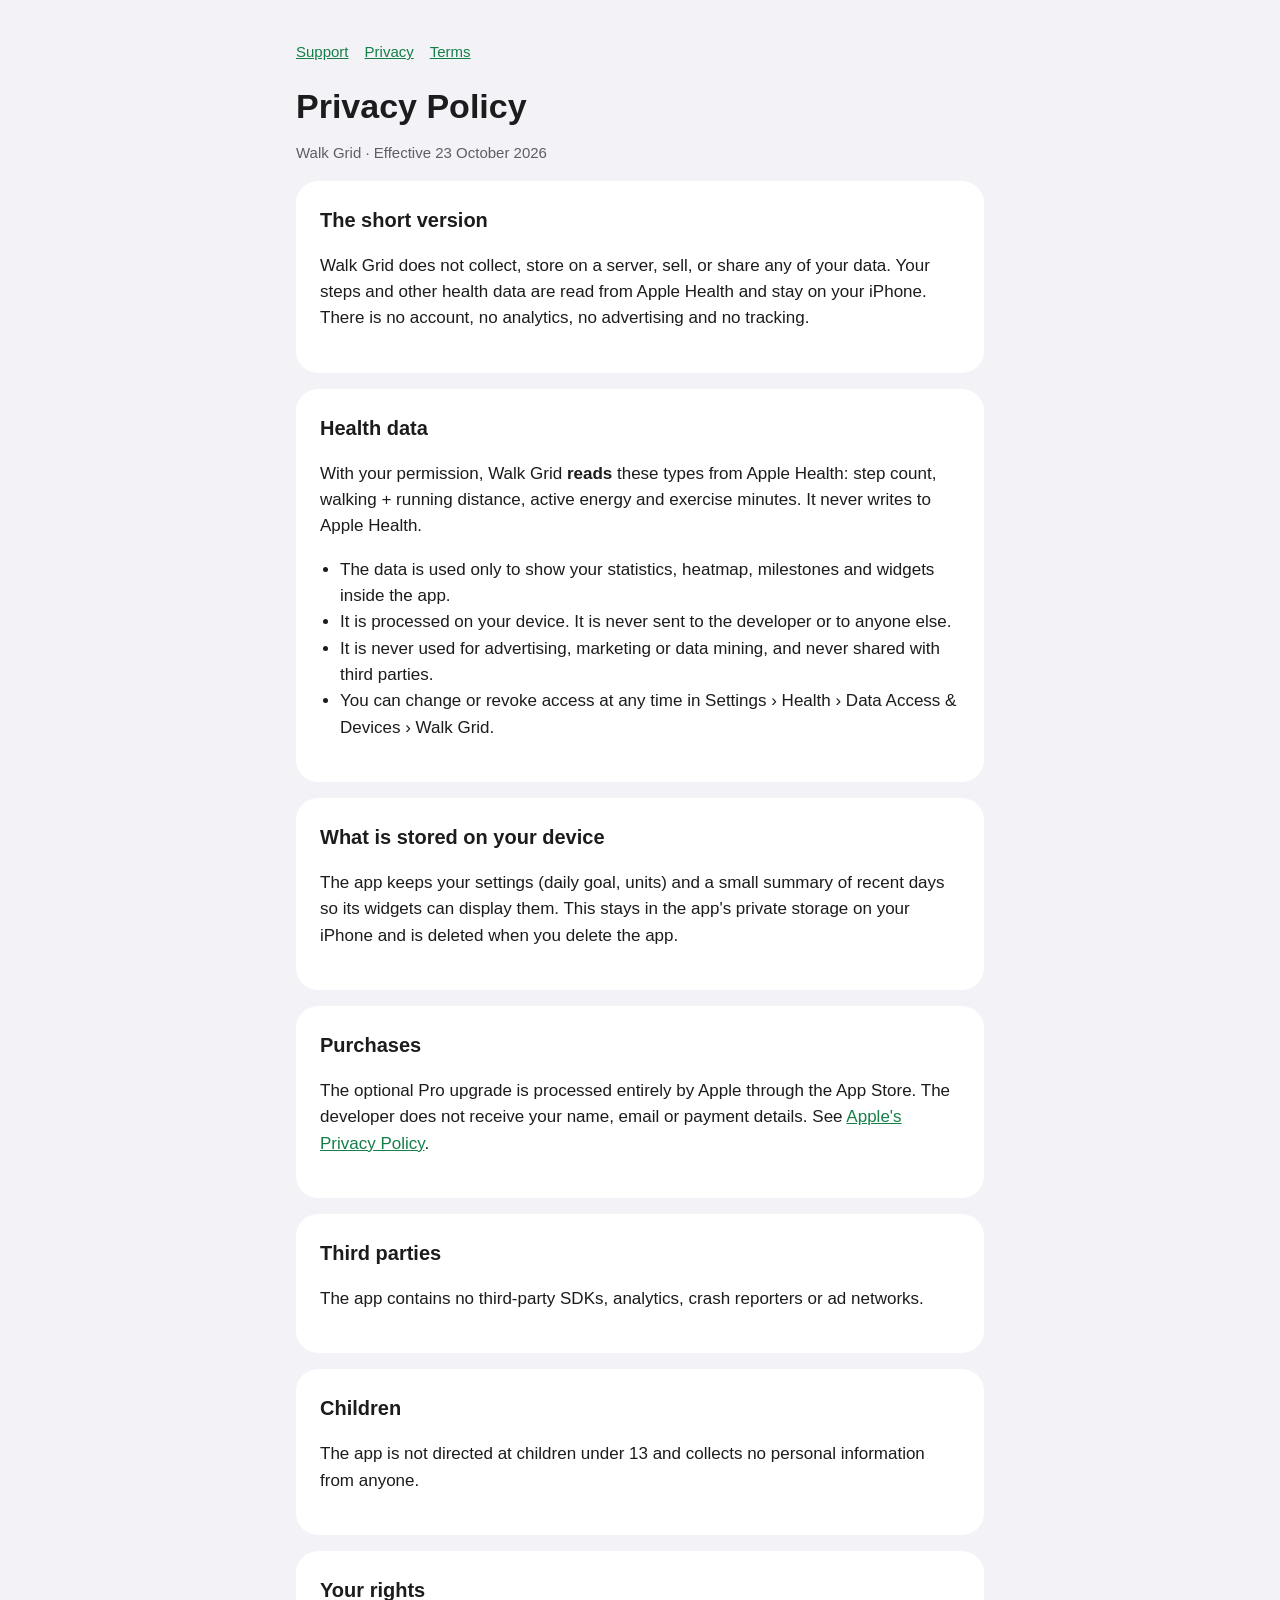
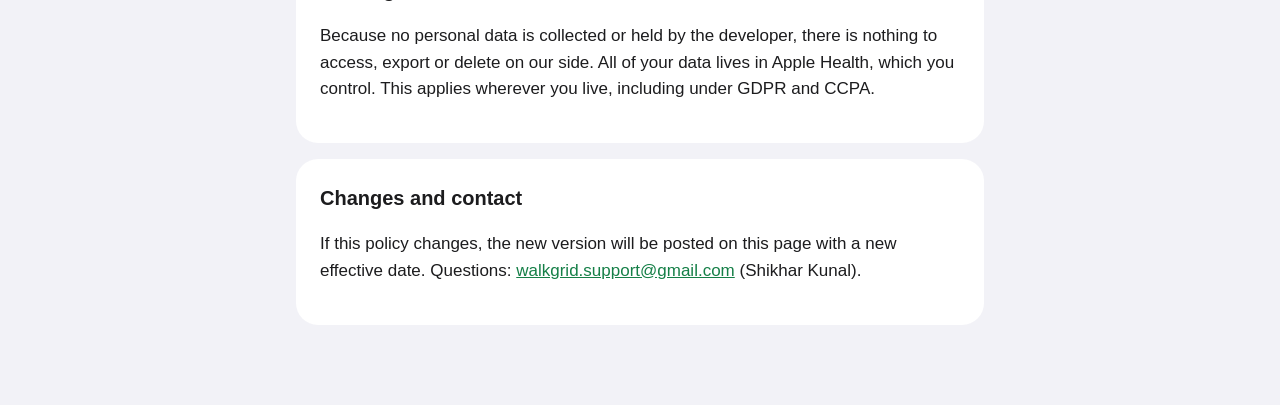
==== privacy.html @ 6a032a11 "Walk Grid support, privacy and terms pages" ====
<!doctype html>
<html lang="en"><head><meta charset="utf-8"><meta name="viewport" content="width=device-width,initial-scale=1">
<title>Privacy Policy — Walk Grid</title><link rel="stylesheet" href="style.css"></head>
<body><main>
<nav><a href="index.html">Support</a><a href="privacy.html">Privacy</a><a href="terms.html">Terms</a></nav>
<h1>Privacy Policy</h1>
<p class="muted">Walk Grid · Effective 23 October 2026</p>

<div class="card">
<h2>The short version</h2>
<p>Walk Grid does not collect, store on a server, sell, or share any of your data. Your steps and other health data are read from Apple Health and stay on your iPhone. There is no account, no analytics, no advertising and no tracking.</p>
</div>

<div class="card">
<h2>Health data</h2>
<p>With your permission, Walk Grid <strong>reads</strong> these types from Apple Health: step count, walking + running distance, active energy and exercise minutes. It never writes to Apple Health.</p>
<ul>
<li>The data is used only to show your statistics, heatmap, milestones and widgets inside the app.</li>
<li>It is processed on your device. It is never sent to the developer or to anyone else.</li>
<li>It is never used for advertising, marketing or data mining, and never shared with third parties.</li>
<li>You can change or revoke access at any time in Settings › Health › Data Access &amp; Devices › Walk Grid.</li>
</ul>
</div>

<div class="card">
<h2>What is stored on your device</h2>
<p>The app keeps your settings (daily goal, units) and a small summary of recent days so its widgets can display them. This stays in the app's private storage on your iPhone and is deleted when you delete the app.</p>
</div>

<div class="card">
<h2>Purchases</h2>
<p>The optional Pro upgrade is processed entirely by Apple through the App Store. The developer does not receive your name, email or payment details. See <a href="https://www.apple.com/legal/privacy/">Apple's Privacy Policy</a>.</p>
</div>

<div class="card">
<h2>Third parties</h2>
<p>The app contains no third-party SDKs, analytics, crash reporters or ad networks.</p>
</div>

<div class="card">
<h2>Children</h2>
<p>The app is not directed at children under 13 and collects no personal information from anyone.</p>
</div>

<div class="card">
<h2>Your rights</h2>
<p>Because no personal data is collected or held by the developer, there is nothing to access, export or delete on our side. All of your data lives in Apple Health, which you control. This applies wherever you live, including under GDPR and CCPA.</p>
</div>

<div class="card">
<h2>Changes and contact</h2>
<p>If this policy changes, the new version will be posted on this page with a new effective date. Questions: <a href="mailto:walkgrid.support@gmail.com">walkgrid.support@gmail.com</a> (Shikhar Kunal).</p>
</div>
</main></body></html>
---- style.css ----
:root{--bg:#f2f2f7;--card:#fff;--ink:#1c1c1e;--muted:#5e5e66;--accent:#157f47;--line:#e2e2e8}
@media (prefers-color-scheme:dark){:root{--bg:#000;--card:#1c1c1e;--ink:#f5f5f7;--muted:#a1a1aa;--accent:#3dd68c;--line:#2c2c2e}}
*{box-sizing:border-box}
body{margin:0;background:var(--bg);color:var(--ink);font:17px/1.55 -apple-system,BlinkMacSystemFont,"SF Pro Text","Segoe UI",Roboto,sans-serif}
main{max-width:720px;margin:0 auto;padding:40px 16px 64px}
.card{background:var(--card);border-radius:22px;padding:24px;margin:16px 0}
h1{font:700 34px/1.15 ui-rounded,-apple-system,"SF Pro Rounded",sans-serif;margin:0 0 6px}
h2{font-size:20px;margin:0 0 8px}
p,li{color:var(--ink)} .muted{color:var(--muted);font-size:15px}
a{color:var(--accent)} ul{padding-left:20px}
.grid{display:grid;grid-template-columns:repeat(26,1fr);gap:3px;margin:8px 0 20px}
.grid i{aspect-ratio:1;border-radius:22%;background:var(--line)}
.grid i.l1{background:#cbefd9}.grid i.l2{background:#8fd9ae}.grid i.l3{background:#2aa867}.grid i.l4{background:var(--accent)}
@media (prefers-color-scheme:dark){.grid i.l1{background:#123d29}.grid i.l2{background:#1a6b42}.grid i.l3{background:#25a562}}
nav{display:flex;gap:16px;font-size:15px;margin-bottom:24px}
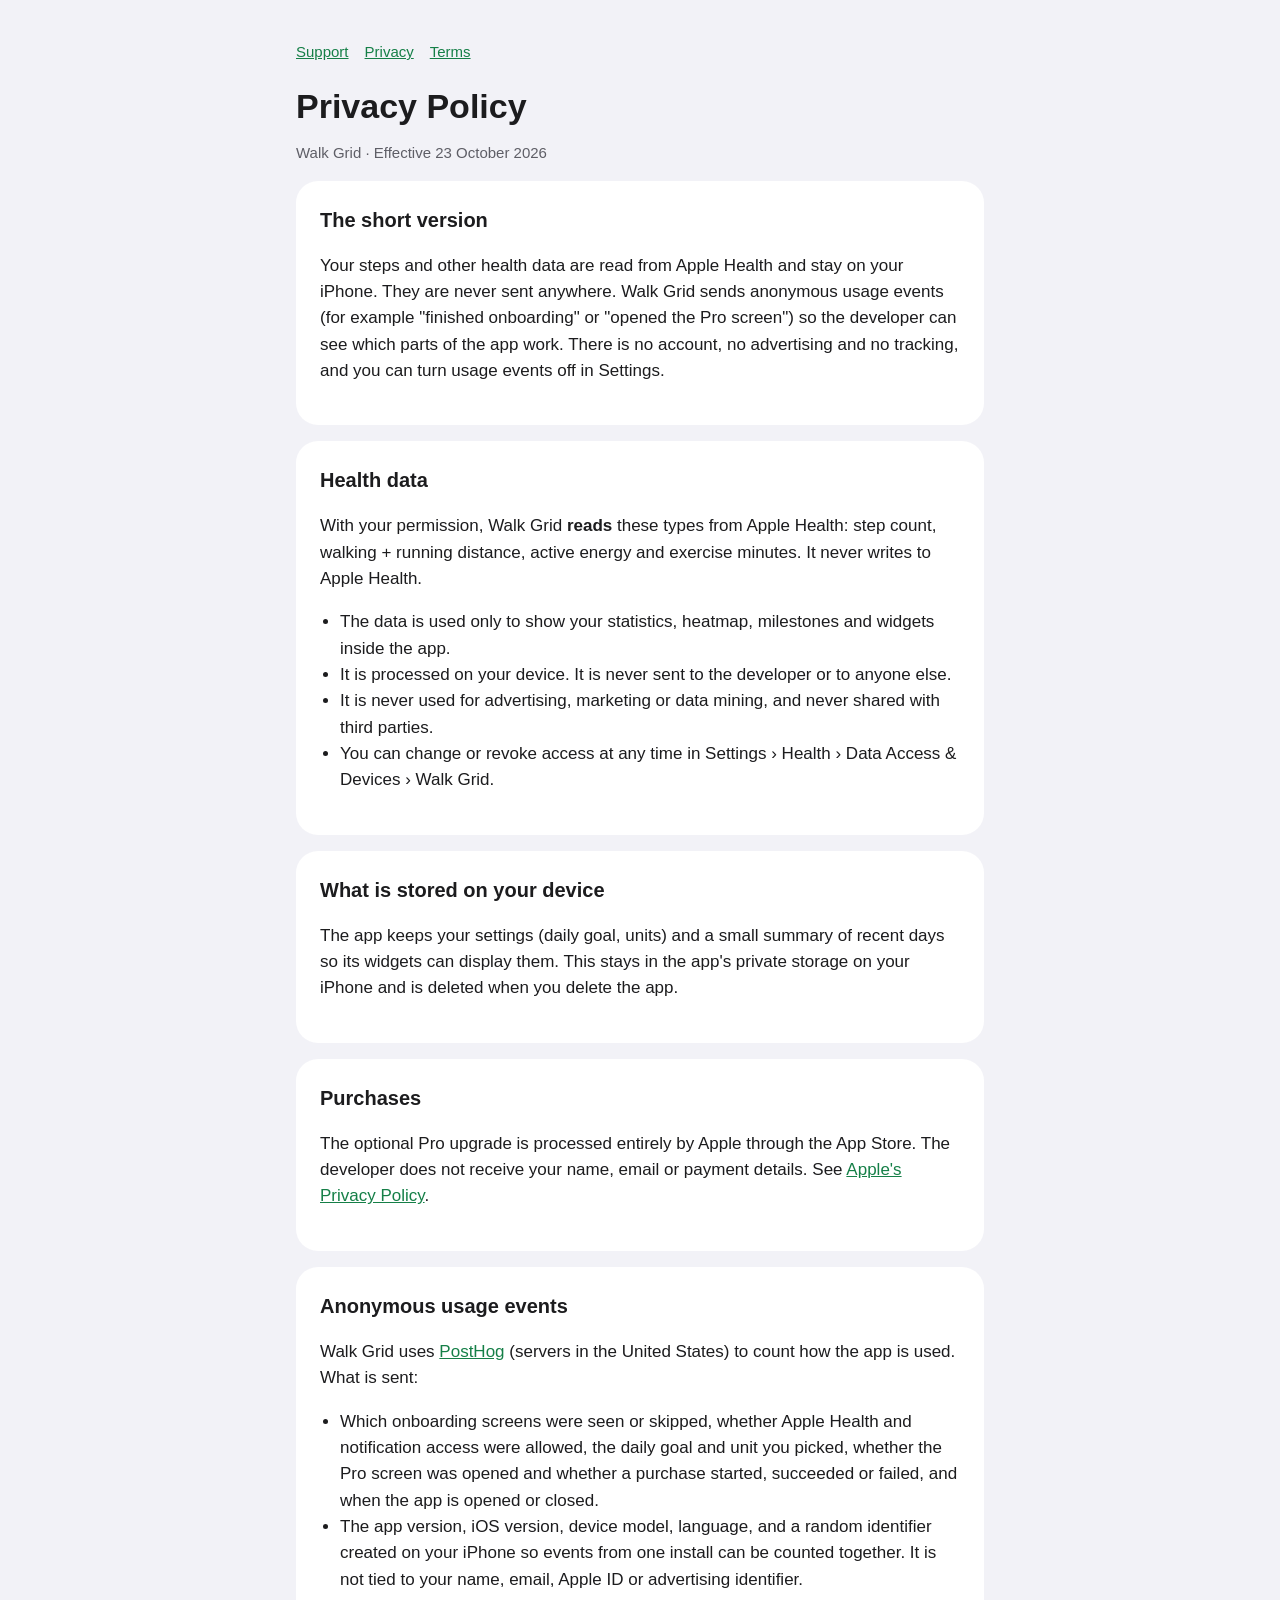
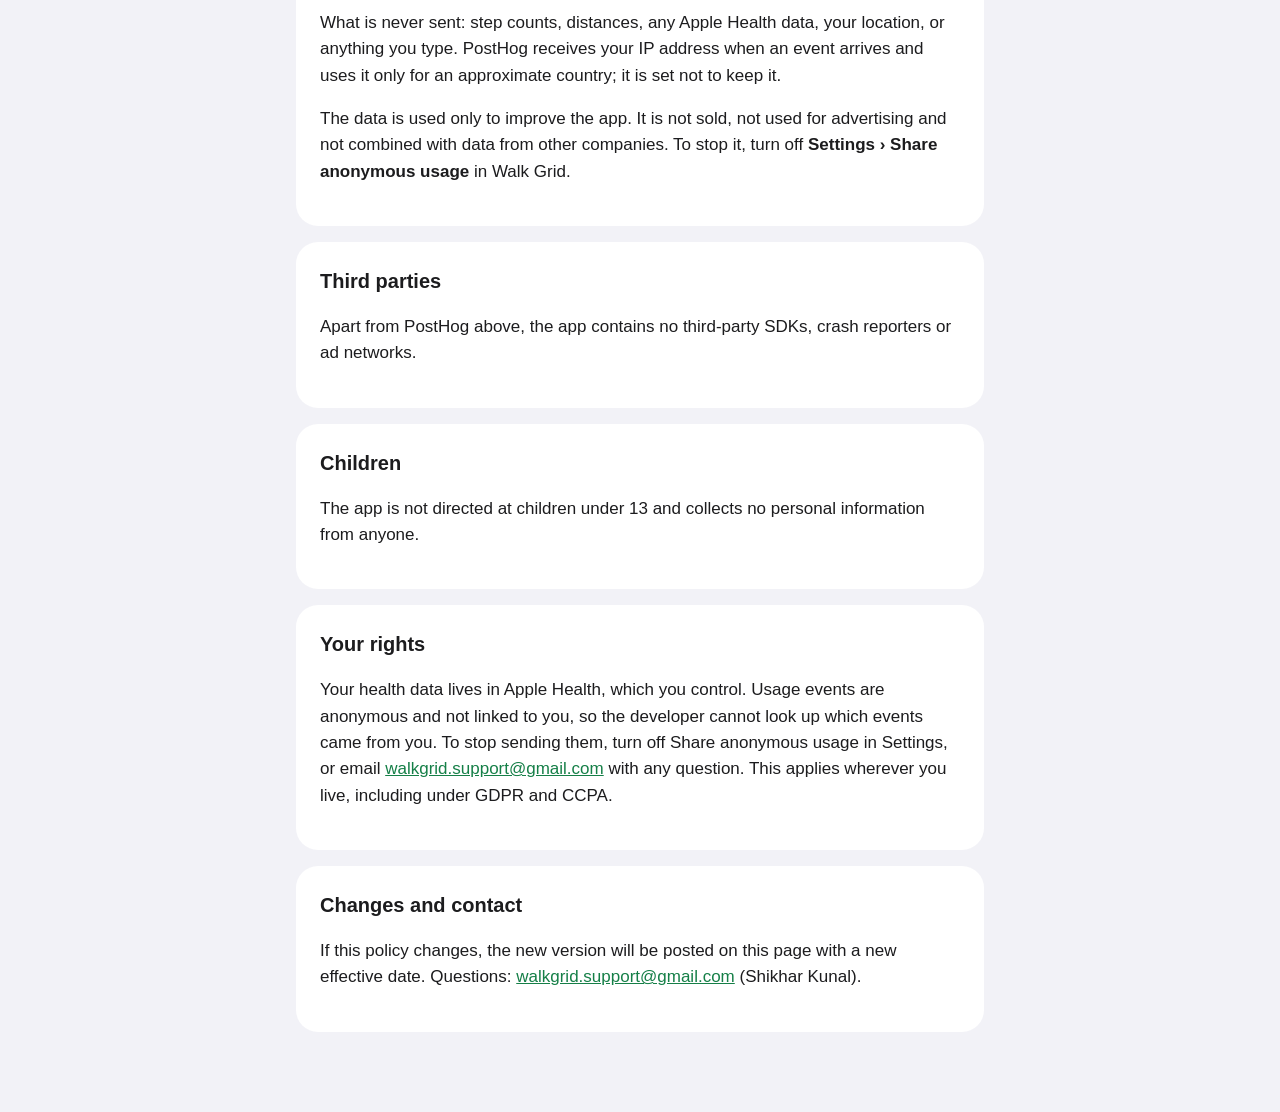
==== commit 16452965: "Privacy policy: describe anonymous PostHog usage events" ====
--- a/privacy.html
+++ b/privacy.html
@@ -8,7 +8,7 @@
 
 <div class="card">
 <h2>The short version</h2>
-<p>Walk Grid does not collect, store on a server, sell, or share any of your data. Your steps and other health data are read from Apple Health and stay on your iPhone. There is no account, no analytics, no advertising and no tracking.</p>
+<p>Your steps and other health data are read from Apple Health and stay on your iPhone. They are never sent anywhere. Walk Grid sends anonymous usage events (for example "finished onboarding" or "opened the Pro screen") so the developer can see which parts of the app work. There is no account, no advertising and no tracking, and you can turn usage events off in Settings.</p>
 </div>
 
 <div class="card">
@@ -33,8 +33,19 @@
 </div>
 
 <div class="card">
+<h2>Anonymous usage events</h2>
+<p>Walk Grid uses <a href="https://posthog.com/privacy">PostHog</a> (servers in the United States) to count how the app is used. What is sent:</p>
+<ul>
+<li>Which onboarding screens were seen or skipped, whether Apple Health and notification access were allowed, the daily goal and unit you picked, whether the Pro screen was opened and whether a purchase started, succeeded or failed, and when the app is opened or closed.</li>
+<li>The app version, iOS version, device model, language, and a random identifier created on your iPhone so events from one install can be counted together. It is not tied to your name, email, Apple ID or advertising identifier.</li>
+</ul>
+<p>What is never sent: step counts, distances, any Apple Health data, your location, or anything you type. PostHog receives your IP address when an event arrives and uses it only for an approximate country; it is set not to keep it.</p>
+<p>The data is used only to improve the app. It is not sold, not used for advertising and not combined with data from other companies. To stop it, turn off <strong>Settings › Share anonymous usage</strong> in Walk Grid.</p>
+</div>
+
+<div class="card">
 <h2>Third parties</h2>
-<p>The app contains no third-party SDKs, analytics, crash reporters or ad networks.</p>
+<p>Apart from PostHog above, the app contains no third-party SDKs, crash reporters or ad networks.</p>
 </div>
 
 <div class="card">
@@ -44,7 +55,7 @@
 
 <div class="card">
 <h2>Your rights</h2>
-<p>Because no personal data is collected or held by the developer, there is nothing to access, export or delete on our side. All of your data lives in Apple Health, which you control. This applies wherever you live, including under GDPR and CCPA.</p>
+<p>Your health data lives in Apple Health, which you control. Usage events are anonymous and not linked to you, so the developer cannot look up which events came from you. To stop sending them, turn off Share anonymous usage in Settings, or email <a href="mailto:walkgrid.support@gmail.com">walkgrid.support@gmail.com</a> with any question. This applies wherever you live, including under GDPR and CCPA.</p>
 </div>
 
 <div class="card">
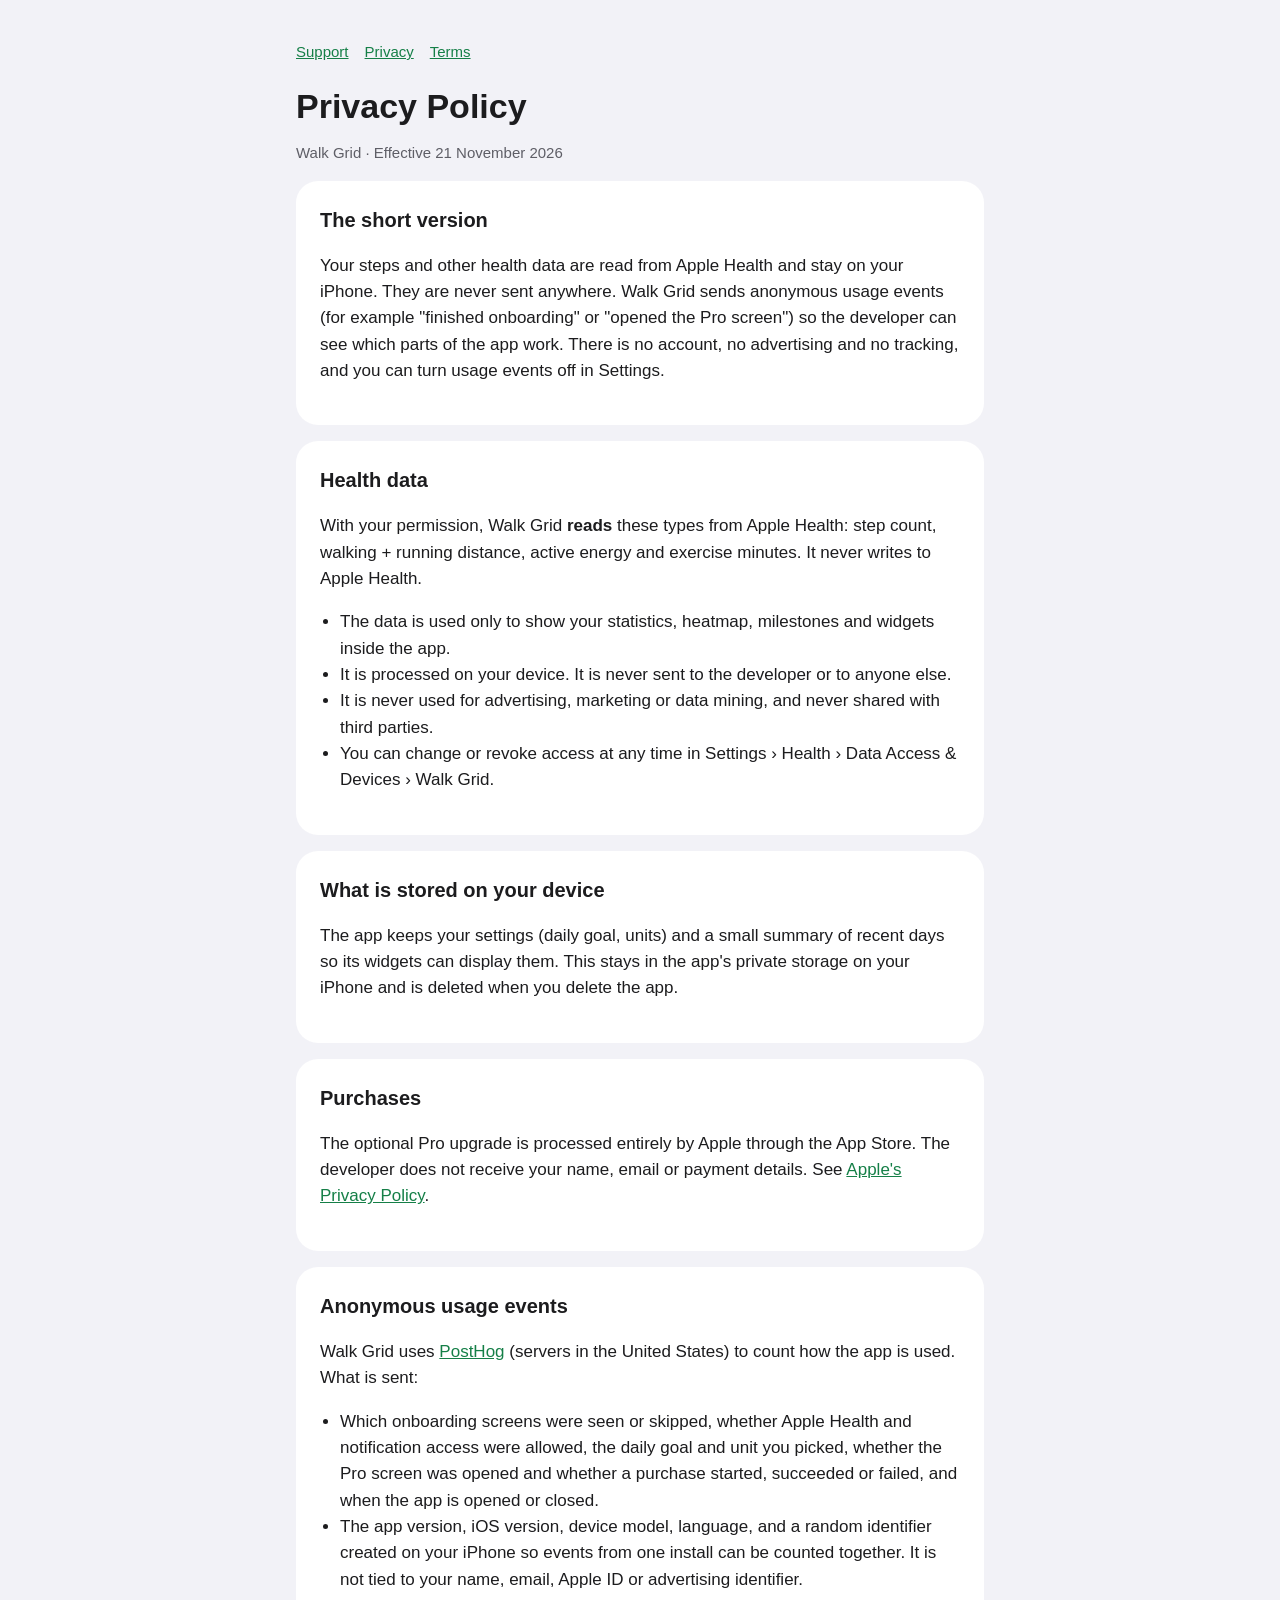
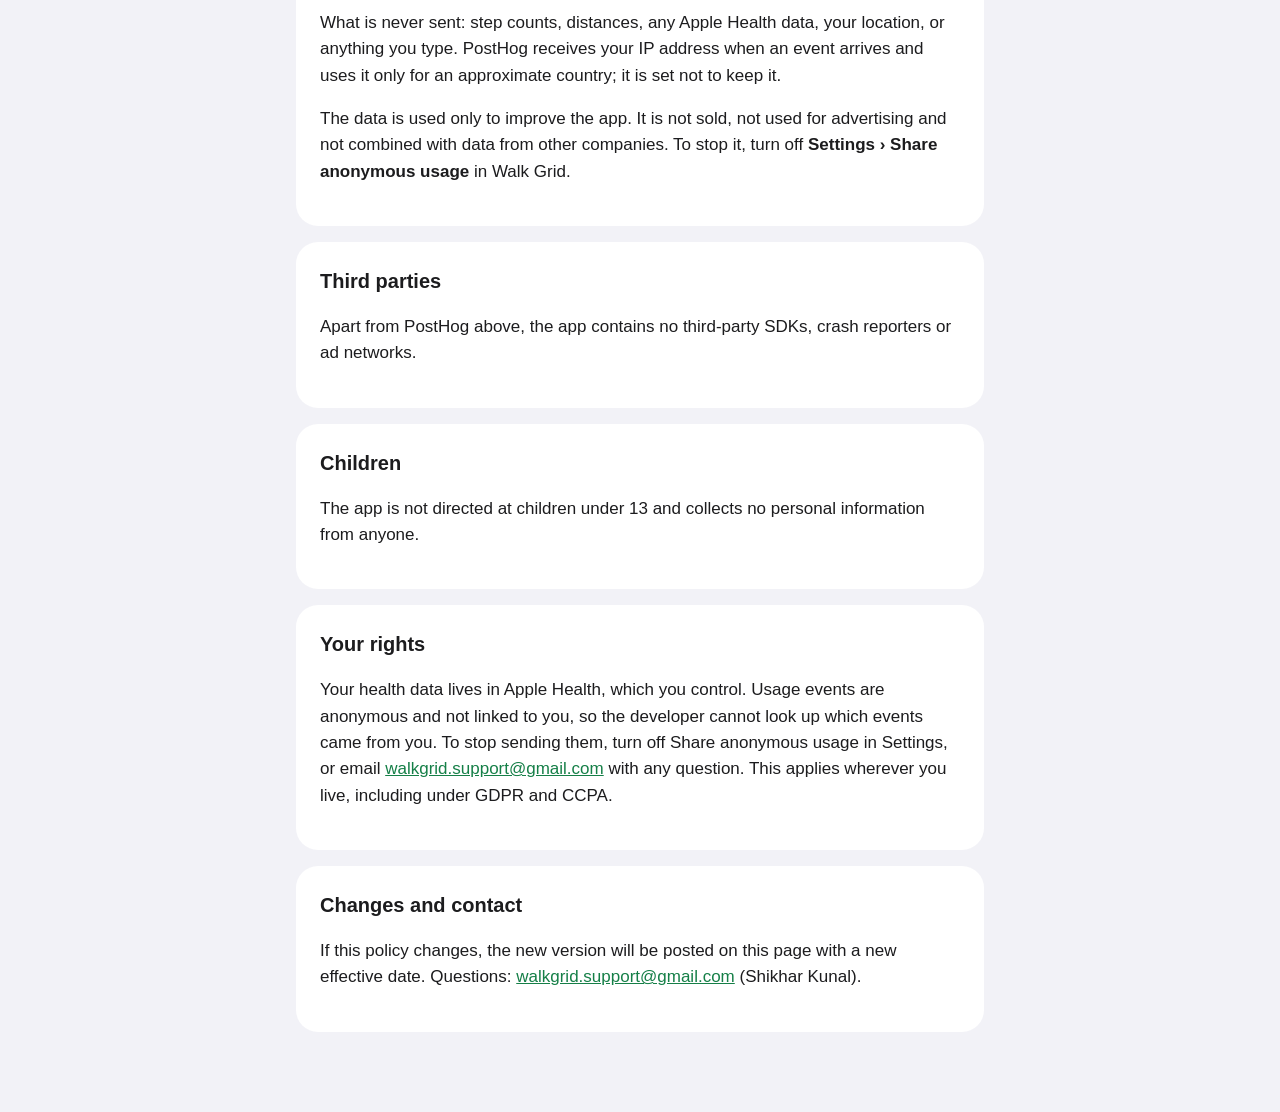
==== commit b3271458: "Update effective date" ====
--- a/privacy.html
+++ b/privacy.html
@@ -4,7 +4,7 @@
 <body><main>
 <nav><a href="index.html">Support</a><a href="privacy.html">Privacy</a><a href="terms.html">Terms</a></nav>
 <h1>Privacy Policy</h1>
-<p class="muted">Walk Grid · Effective 23 October 2026</p>
+<p class="muted">Walk Grid · Effective 21 November 2026</p>
 
 <div class="card">
 <h2>The short version</h2>
